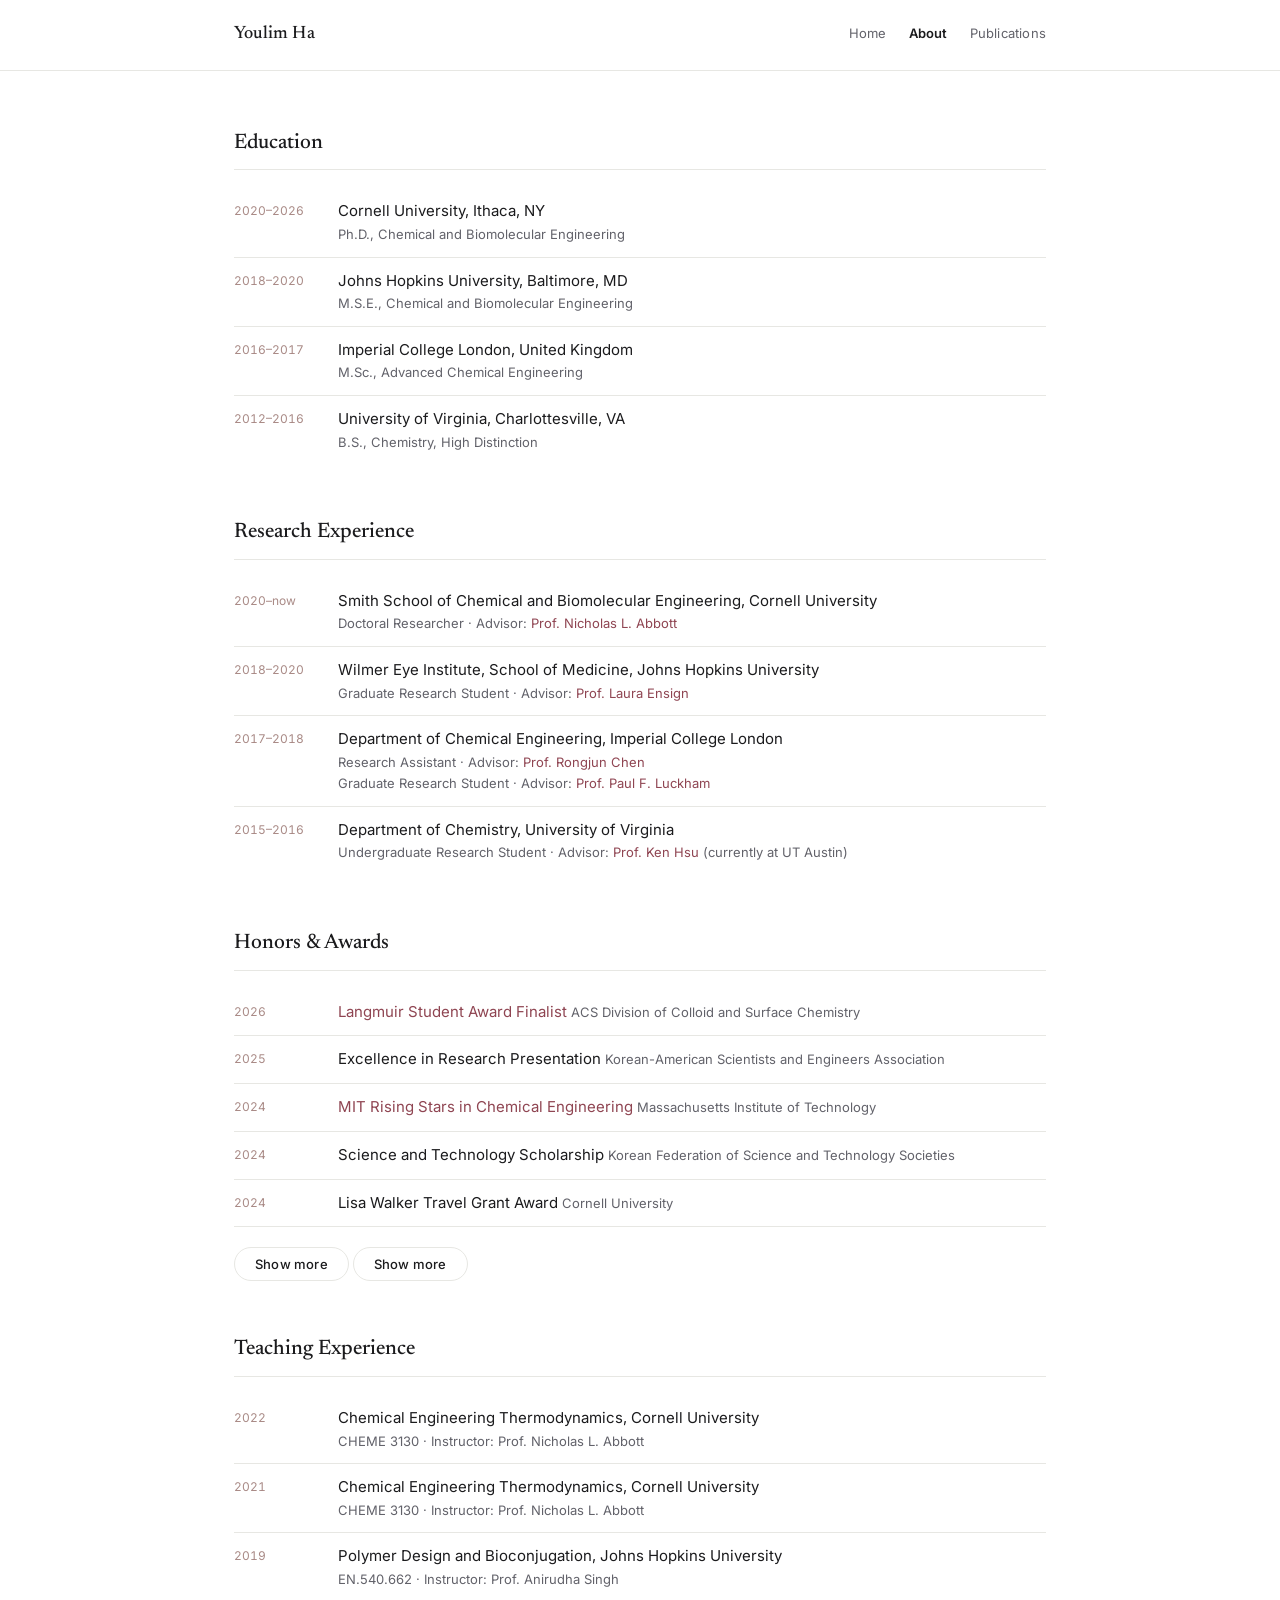
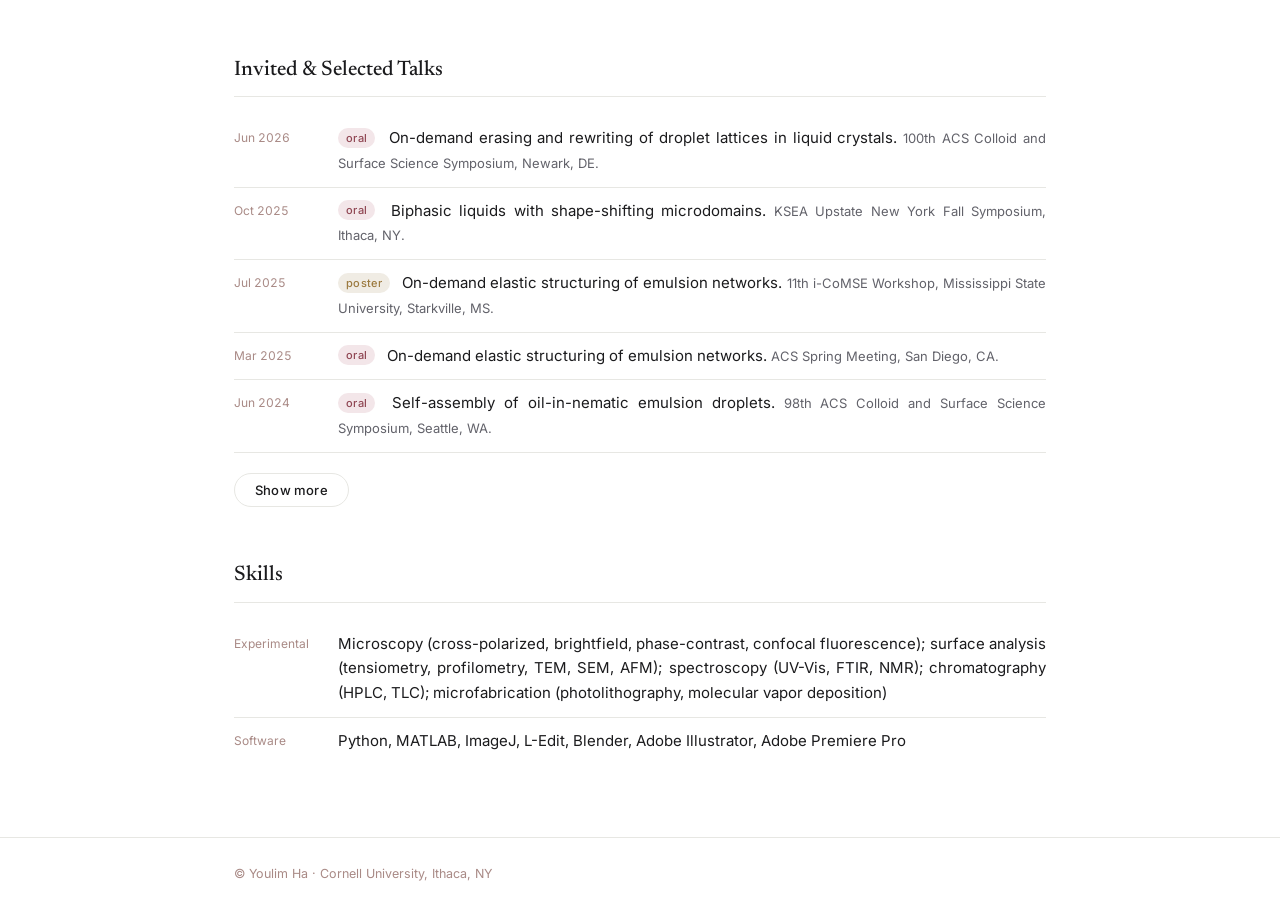
==== about.html @ 0fb83d87 "Update about.html" ====
<!DOCTYPE html>
<html lang="en">
<head>
  <meta charset="UTF-8">
  <meta name="viewport" content="width=device-width, initial-scale=1.0">
  <title>About — Youlim Ha</title>
  <meta name="description" content="Education, research experience, honors, teaching, and presentations of Youlim Ha.">
  <link rel="preconnect" href="https://fonts.googleapis.com">
  <link rel="preconnect" href="https://fonts.gstatic.com" crossorigin>
  <link href="https://fonts.googleapis.com/css2?family=Newsreader:ital,wght@0,400;0,500;1,400&family=Inter:wght@400;500;600&display=swap" rel="stylesheet">
  <link rel="stylesheet" href="styles.css">
</head>
<body>

  <nav class="site-nav">
    <div class="wrap">
      <a class="brand" href="index.html">Youlim Ha</a>
      <div class="nav-links">
        <a href="home.html">Home</a>
        <a href="about.html" aria-current="page">About</a>
        <a href="publications.html">Publications</a>
      </div>
    </div>
  </nav>

  <main>
    <div class="wrap">

      <h2 style="margin-top:0;">Education</h2>
      <div class="entries">
        <div class="entry"><div class="when">2020–2026</div><div class="what">Cornell University, Ithaca, NY
          <div class="sub">Ph.D., Chemical and Biomolecular Engineering</div></div></div>
        <div class="entry"><div class="when">2018–2020</div><div class="what">Johns Hopkins University, Baltimore, MD
          <div class="sub">M.S.E., Chemical and Biomolecular Engineering</div></div></div>
        <div class="entry"><div class="when">2016–2017</div><div class="what">Imperial College London, United Kingdom
          <div class="sub">M.Sc., Advanced Chemical Engineering</div></div></div>
        <div class="entry"><div class="when">2012–2016</div><div class="what">University of Virginia, Charlottesville, VA
          <div class="sub">B.S., Chemistry, High Distinction</div></div></div>
      </div>

      <h2>Research Experience</h2>
      <div class="entries">
        <div class="entry">
          <div class="when">2020–now</div>
          <div class="what">Smith School of Chemical and Biomolecular Engineering, Cornell University
            <div class="sub">Doctoral Researcher · Advisor: <a href="https://www.engineering.cornell.edu/people/nicholas-l-abbott/">Prof. Nicholas L. Abbott</a></div>
          </div>
        </div>
        <div class="entry">
          <div class="when">2018–2020</div>
          <div class="what">Wilmer Eye Institute, School of Medicine, Johns Hopkins University
            <div class="sub">Graduate Research Student · Advisor: <a href="https://profiles.hopkinsmedicine.org/provider/laura-ensign-hodges/2777128">Prof. Laura Ensign</a></div>
          </div>
        </div>
        <div class="entry">
          <div class="when">2017–2018</div>
          <div class="what">Department of Chemical Engineering, Imperial College London
            <div class="sub">Research Assistant · Advisor: <a href="https://profiles.imperial.ac.uk/rongjun.chen">Prof. Rongjun Chen</a></div>
            <div class="sub">Graduate Research Student · Advisor: <a href="https://profiles.imperial.ac.uk/p.luckham01">Prof. Paul F. Luckham</a></div>
          </div>
        </div>
        <div class="entry">
          <div class="when">2015–2016</div>
          <div class="what">Department of Chemistry, University of Virginia
            <div class="sub">Undergraduate Research Student · Advisor: <a href="https://chemistry.utexas.edu/directory/ken-hsu">Prof. Ken Hsu</a> (currently at UT Austin)</div>
          </div>
        </div>
      </div>

      <h2>Honors &amp; Awards</h2>
      <div class="entries" data-collapse="5">
        <div class="entry"><div class="when">2026</div><div class="what"><a href="https://sites.udel.edu/colloids2026/sample-page/technical-program/">Langmuir Student Award Finalist</a> <span class="sub">ACS Division of Colloid and Surface Chemistry</span></div></div>
        <div class="entry"><div class="when">2025</div><div class="what">Excellence in Research Presentation <span class="sub">Korean-American Scientists and Engineers Association</span></div></div>
        <div class="entry"><div class="when">2024</div><div class="what"><a href="https://photos.google.com/share/AF1QipNt1pG6Feb0-jjb1--OkhuXnhogmhMEx5tm4ORuN5m_E7SFCPHmzm6IEmV1oCIh1A?pli=1&key=NFAyQjZlWnR5WENVQlZRamYwNWZNTFcxTnlWM1B3">MIT Rising Stars in Chemical Engineering</a> <span class="sub">Massachusetts Institute of Technology</span></div></div>
        <div class="entry"><div class="when">2024</div><div class="what">Science and Technology Scholarship <span class="sub">Korean Federation of Science and Technology Societies</span></div></div>
        <div class="entry"><div class="when">2024</div><div class="what">Lisa Walker Travel Grant Award <span class="sub">Cornell University</span></div></div>
        <div class="entry"><div class="when">2020</div><div class="what">Cornell Fellowship <span class="sub">Cornell University</span></div></div>
        <div class="entry"><div class="when">2019</div><div class="what">Department Scholarship <span class="sub">Johns Hopkins University</span></div></div>
        <div class="entry"><div class="when">2019</div><div class="what">KSEA-KUSCO Scholarship <span class="sub">Korean-American Scientists and Engineers Association</span></div></div>
        <div class="entry"><div class="when">2017</div><div class="what">Prize for Best Performance in Research <span class="sub">Imperial College London</span></div></div>
        <div class="entry"><div class="when">2016</div><div class="what">Undergraduate Research Symposium, Second Prize <span class="sub">American Chemical Society</span></div></div>
        <div class="entry"><div class="when">2016</div><div class="what">Department of Chemistry Excellence in Chemistry <span class="sub">University of Virginia</span></div></div>
        <div class="entry"><div class="when">2015</div><div class="what">Samsung Global Internship Distinction Award <span class="sub">Samsung Biologics</span></div></div>
      </div>
      <button class="show-more" id="honors-toggle" type="button">Show more</button>

      <h2>Teaching Experience</h2>
      <div class="entries">
        <div class="entry"><div class="when">2022</div><div class="what">Chemical Engineering Thermodynamics, Cornell University
          <div class="sub">CHEME 3130 · Instructor: Prof. Nicholas L. Abbott</div></div></div>
        <div class="entry"><div class="when">2021</div><div class="what">Chemical Engineering Thermodynamics, Cornell University
          <div class="sub">CHEME 3130 · Instructor: Prof. Nicholas L. Abbott</div></div></div>
        <div class="entry"><div class="when">2019</div><div class="what">Polymer Design and Bioconjugation, Johns Hopkins University
          <div class="sub">EN.540.662 · Instructor: Prof. Anirudha Singh</div></div></div>
      </div>

      <h2>Invited &amp; Selected Talks</h2>
      <div class="entries" data-collapse="5">
        <div class="entry"><div class="when">Jun 2026</div><div class="what"><span class="ptag oral">oral</span> On-demand erasing and rewriting of droplet lattices in liquid crystals. <span class="sub">100th ACS Colloid and Surface Science Symposium, Newark, DE.</span></div></div>
        <div class="entry"><div class="when">Oct 2025</div><div class="what"><span class="ptag oral">oral</span> Biphasic liquids with shape-shifting microdomains. <span class="sub">KSEA Upstate New York Fall Symposium, Ithaca, NY.</span></div></div>
        <div class="entry"><div class="when">Jul 2025</div><div class="what"><span class="ptag poster">poster</span> On-demand elastic structuring of emulsion networks. <span class="sub">11th i-CoMSE Workshop, Mississippi State University, Starkville, MS.</span></div></div>
        <div class="entry"><div class="when">Mar 2025</div><div class="what"><span class="ptag oral">oral</span> On-demand elastic structuring of emulsion networks. <span class="sub">ACS Spring Meeting, San Diego, CA.</span></div></div>
        <div class="entry"><div class="when">Jun 2024</div><div class="what"><span class="ptag oral">oral</span> Self-assembly of oil-in-nematic emulsion droplets. <span class="sub">98th ACS Colloid and Surface Science Symposium, Seattle, WA.</span></div></div>
        <div class="entry"><div class="when">Mar 2024</div><div class="what"><span class="ptag oral">oral</span> Self-assembly of oil-in-nematic emulsion droplets. <span class="sub">CBE Seminar, Cornell University, Ithaca, NY.</span></div></div>
        <div class="entry"><div class="when">Feb 2024</div><div class="what"><span class="ptag oral">oral</span> Self-assembly of oil-in-nematic emulsion droplets. <span class="sub">13th CBE Graduate Research Symposium, Cornell University, Ithaca, NY.</span></div></div>
        <div class="entry"><div class="when">Apr 2023</div><div class="what"><span class="ptag oral">oral</span> Using liquid crystals to probe single cell explosion at oil-aqueous interfaces. <span class="sub">CBE Seminar, Cornell University, Ithaca, NY.</span></div></div>
        <div class="entry"><div class="when">Jan 2023</div><div class="what"><span class="ptag poster">poster</span> Single cell explosions at liquid crystal-aqueous interfaces. <span class="sub">Gordon Research Conference in Complex Active and Adaptive Material Systems, Ventura, CA.</span></div></div>
        <div class="entry"><div class="when">Jun 2022</div><div class="what"><span class="ptag poster">poster</span> Dynamic interactions of single biological vesicles with liquid crystals. <span class="sub">Summer School on Soft Solids and Complex Fluids, University of Massachusetts Amherst, Amherst, MA.</span></div></div>
        <div class="entry"><div class="when">Sep 2017</div><div class="what"><span class="ptag poster">poster</span> Mechanical deformation property of layer-by-layer assembled polyelectrolyte multilayer capsules. <span class="sub">Chemical Engineering Research Symposium, Imperial College London, London, UK.</span></div></div>
        <div class="entry"><div class="when">Apr 2016</div><div class="what"><span class="ptag poster">poster</span> Chemical approaches of site-specific modifications of proteins. <span class="sub">ACS Undergraduate Research Symposium, Charlottesville, VA.</span></div></div>
        <div class="entry"><div class="when">Jan 2016</div><div class="what"><span class="ptag poster">poster</span> Toward development of lysine targeting activity-based protein profiling. <span class="sub">KSEA YGNITE Conference, Dallas, TX.</span></div></div>
      </div>

      <h2>Skills</h2>
      <div class="entries skills">
        <div class="entry">
          <div class="when">Experimental</div>
          <div class="what">Microscopy (cross-polarized, brightfield, phase-contrast, confocal fluorescence); surface analysis (tensiometry, profilometry, TEM, SEM, AFM); spectroscopy (UV-Vis, FTIR, NMR); chromatography (HPLC, TLC); microfabrication (photolithography, molecular vapor deposition)</div>
        </div>
        <div class="entry">
          <div class="when">Software</div>
          <div class="what">Python, MATLAB, ImageJ, L-Edit, Blender, Adobe Illustrator, Adobe Premiere Pro</div>
        </div>
      </div>
      
    </div>
  </main>

  <footer class="site-foot">
    <div class="wrap">© Youlim Ha · Cornell University, Ithaca, NY</div>
  </footer>

<script>
    document.querySelectorAll('[data-collapse]').forEach(function (list) {
      var limit = parseInt(list.getAttribute('data-collapse'), 10) || 5;
      var items = list.querySelectorAll('.entry');
      if (items.length <= limit) return;

      var btn = document.createElement('button');
      btn.className = 'show-more';
      btn.type = 'button';
      btn.textContent = 'Show more';
      list.after(btn);

      var open = false;
      function apply() {
        for (var i = limit; i < items.length; i++) {
          items[i].style.display = open ? '' : 'none';
        }
        btn.textContent = open ? 'Show less' : 'Show more';
      }
      apply();
      btn.addEventListener('click', function () { open = !open; apply(); });
    });
  </script>

</body>
</html>
---- styles.css ----
:root {
  --ink:    #1b1b1d;
  --muted:  #62626a;
  --faint:  #a98a86;   /* dates, captions — 흙빛 로즈 */
  --line:   #e7e7e3;
  --paper:  #ffffff;
  --accent: #8f4552;   /* links, name — 로즈우드 */
  --grad: linear-gradient(90deg, #8f4552 0%, #b56b57 55%, #cf9a52 100%);

  --serif: "Newsreader", Georgia, "Times New Roman", serif;
  --sans:  "Inter", -apple-system, BlinkMacSystemFont, "Segoe UI", Helvetica, Arial, sans-serif;

  --wrap: 860px;
}

* { box-sizing: border-box; }

html { -webkit-text-size-adjust: 100%; }

body {
  margin: 0;
  background: var(--paper);
  color: var(--ink);
  font-family: var(--sans);
  font-size: 15px;
  line-height: 1.65;
  -webkit-font-smoothing: antialiased;
  text-align: justify;
  hyphens: auto;
}

.wrap { max-width: var(--wrap); margin: 0 auto; padding: 0 24px; }

a { color: var(--accent); text-decoration: none; }
a:hover { text-decoration: underline; }

/* ---------- top navigation ---------- */
.site-nav {
  border-bottom: 1px solid var(--line);
  background: var(--paper);
}
.site-nav .wrap {
  display: flex;
  align-items: baseline;
  justify-content: space-between;
  flex-wrap: wrap;
  gap: 8px 20px;
  padding-top: 20px;
  padding-bottom: 20px;
}
.brand {
  font-family: var(--serif);
  font-size: 18px;
  font-weight: 500;
  color: var(--ink);
  letter-spacing: 0.2px;
}
.brand:hover { text-decoration: none; }
.nav-links { display: flex; gap: 22px; flex-wrap: wrap; }
.nav-links a {
  font-size: 13px;
  color: var(--muted);
  letter-spacing: 0.2px;
}
.nav-links a:hover { color: var(--ink); text-decoration: none; }
.nav-links a[aria-current="page"] { color: var(--ink); font-weight: 600; }

/* ---------- page body ---------- */
main { padding: 56px 0 72px; }

/* hero on the home page */
.hero { display: flex; gap: 34px; align-items: flex-start; flex-wrap: wrap; }
.portrait {
  width: 168px; height: 168px; flex: none;
  object-fit: cover; border-radius: 4px;
  background: #f2f2ef;
}
.hero-body { flex: 1 1 320px; }
.hero h1 {
  font-family: var(--serif);
  font-weight: 500;
  font-size: 34px;
  line-height: 1.1;
  margin: 4px 0 0;
  letter-spacing: -0.3px;
  display: inline-block;
}
/* the signature: a thin birefringence rule under the name */
.hero h1::after {
  content: "";
  display: block;
  height: 3px;
  width: 100%;
  margin-top: 10px;
  background: var(--grad);
  border-radius: 2px;
}
.role { color: var(--muted); font-size: 14px; margin: 14px 0 0; }

/* social / link row */
.links { margin: 20px 0 0; display: flex; gap: 18px; flex-wrap: wrap; font-size: 13px; }

/* section headings */
h2 {
  font-family: var(--serif);
  font-weight: 500;
  font-size: 21px;
  margin: 52px 0 18px;
  padding-bottom: 8px;
  border-bottom: 1px solid var(--line);
}
h3 { font-size: 16px; font-weight: 600; margin: 28px 0 6px; }
p { margin: 0 0 16px; }

/* ---------- research interest cards ---------- */
.interest-grid {
  display: grid;
  grid-template-columns: repeat(3, 1fr);
  gap: 16px;
  margin-top: 4px;
}
.interest {
  border: 1px solid var(--line);
  border-radius: 8px;
  padding: 18px;
}
.interest h3 {
  font-family: var(--serif);
  font-weight: 500;
  font-size: 15px;
  margin: 0 0 8px;
}
.interest p {
  margin: 0;
  font-size: 13px;
  color: var(--muted);
  line-height: 1.55;
  text-align: left;
}
@media (max-width: 640px) {
  .interest-grid { grid-template-columns: 1fr; }
}
.ri-icon { display: inline-flex; color: var(--accent); margin-bottom: 10px; }
.ri-icon svg { width: 26px; height: 26px; }

/* ---------- entry lists ---------- */
.entries { margin: 0; }
.entry {
  display: flex;
  gap: 20px;
  padding: 11px 0;
  border-bottom: 1px solid var(--line);
}
.entry:last-child { border-bottom: none; }
.entry .when {
  flex: none; width: 84px;
  color: var(--faint);
  font-size: 12px;
  font-variant-numeric: tabular-nums;
  padding-top: 2px;
}
.entry .what { flex: 1; }
.entry .what .sub { color: var(--muted); font-size: 13px; }

/* ---------- show more button ---------- */
.show-more {
  display: inline-block;
  margin-top: 20px;
  background: #ffffff;
  border: 1px solid var(--line);
  border-radius: 999px;
  padding: 8px 20px;
  color: var(--ink);
  font-family: var(--sans);
  font-size: 13px;
  font-weight: 500;
  letter-spacing: 0.2px;
  cursor: pointer;
  transition: background 0.15s, border-color 0.15s;
}
.show-more:hover {
  background: #f6f6f4;
  border-color: #d8d8d3;
  text-decoration: none;
}

/* ---------- oral / poster tags ---------- */
.ptag {
  display: inline-block;
  font-size: 11px;
  font-weight: 500;
  letter-spacing: 0.3px;
  padding: 1px 8px;
  border-radius: 999px;
  margin-right: 8px;
  vertical-align: 1.5px;
  white-space: nowrap;
}
.ptag.oral   { background: #f3e6e9; color: #8f4552; }
.ptag.poster { background: #f0ece4; color: #9c7a3f; }

/* ---------- publications ---------- */
.pub { padding: 14px 0; border-bottom: 1px solid var(--line); }
.pub:last-child { border-bottom: none; }
.pub .title { font-weight: 600; }
.pub .authors { color: var(--muted); font-size: 13.5px; }
.pub .venue { color: var(--faint); font-size: 13px; font-style: normal; }
.pub .me { color: var(--ink); font-weight: 600; font-style: normal; }
.pub .tags { font-size: 12.5px; margin-top: 3px; }

/* ---------- footer ---------- */
.site-foot {
  border-top: 1px solid var(--line);
  color: var(--faint);
  font-size: 12.5px;
}
.site-foot .wrap { padding-top: 26px; padding-bottom: 40px; }

/* ---------- small screens ---------- */
@media (max-width: 560px) {
  body { font-size: 14px; }
  .hero h1 { font-size: 28px; }
  main { padding: 40px 0 56px; }
  .entry { gap: 12px; }
  .entry .when { width: 66px; font-size: 12px; }
}

/* respect reduced-motion (nothing animates here, but good hygiene) */
@media (prefers-reduced-motion: reduce) {
  * { scroll-behavior: auto !important; }
}
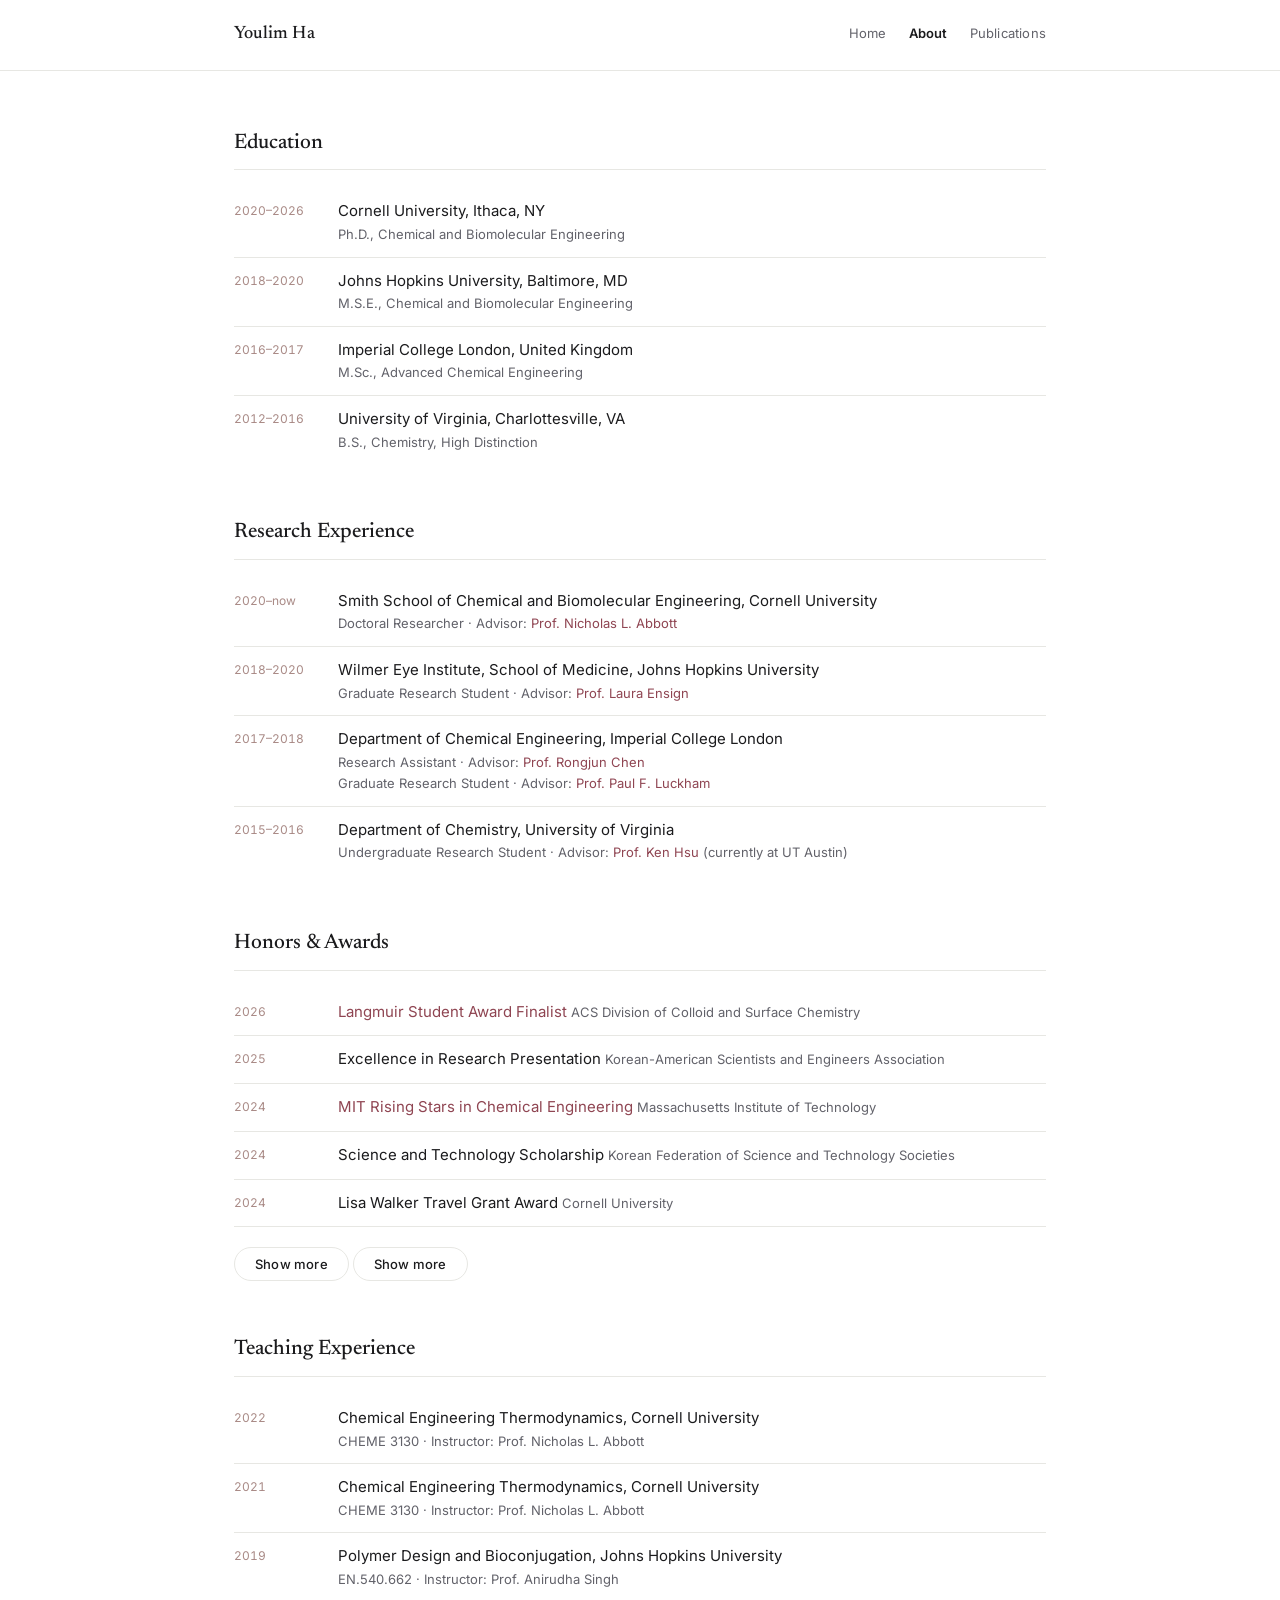
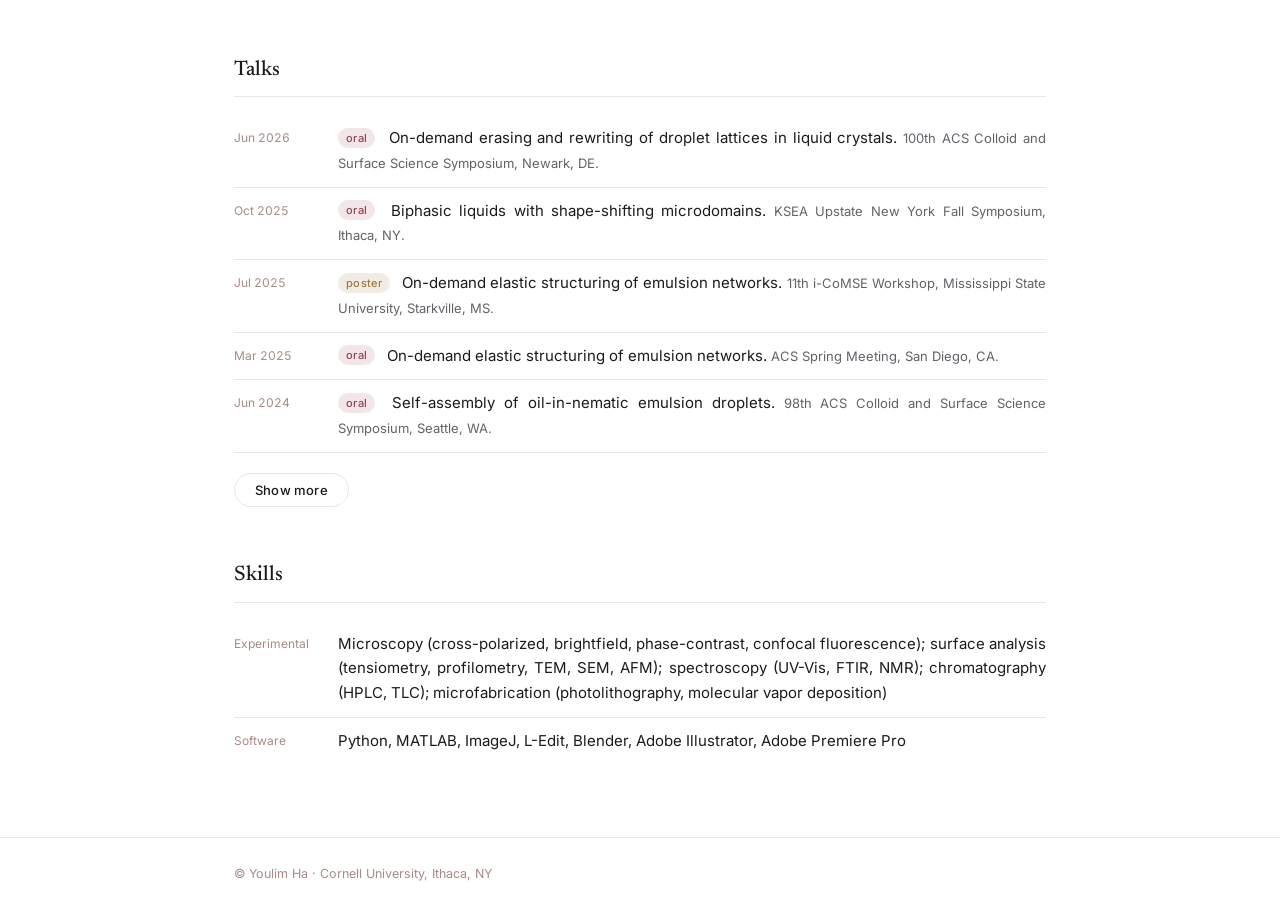
==== commit d2416cfa: "Update about.html" ====
--- a/about.html
+++ b/about.html
@@ -94,7 +94,7 @@
           <div class="sub">EN.540.662 · Instructor: Prof. Anirudha Singh</div></div></div>
       </div>
 
-      <h2>Invited &amp; Selected Talks</h2>
+      <h2>Talks</h2>
       <div class="entries" data-collapse="5">
         <div class="entry"><div class="when">Jun 2026</div><div class="what"><span class="ptag oral">oral</span> On-demand erasing and rewriting of droplet lattices in liquid crystals. <span class="sub">100th ACS Colloid and Surface Science Symposium, Newark, DE.</span></div></div>
         <div class="entry"><div class="when">Oct 2025</div><div class="what"><span class="ptag oral">oral</span> Biphasic liquids with shape-shifting microdomains. <span class="sub">KSEA Upstate New York Fall Symposium, Ithaca, NY.</span></div></div>
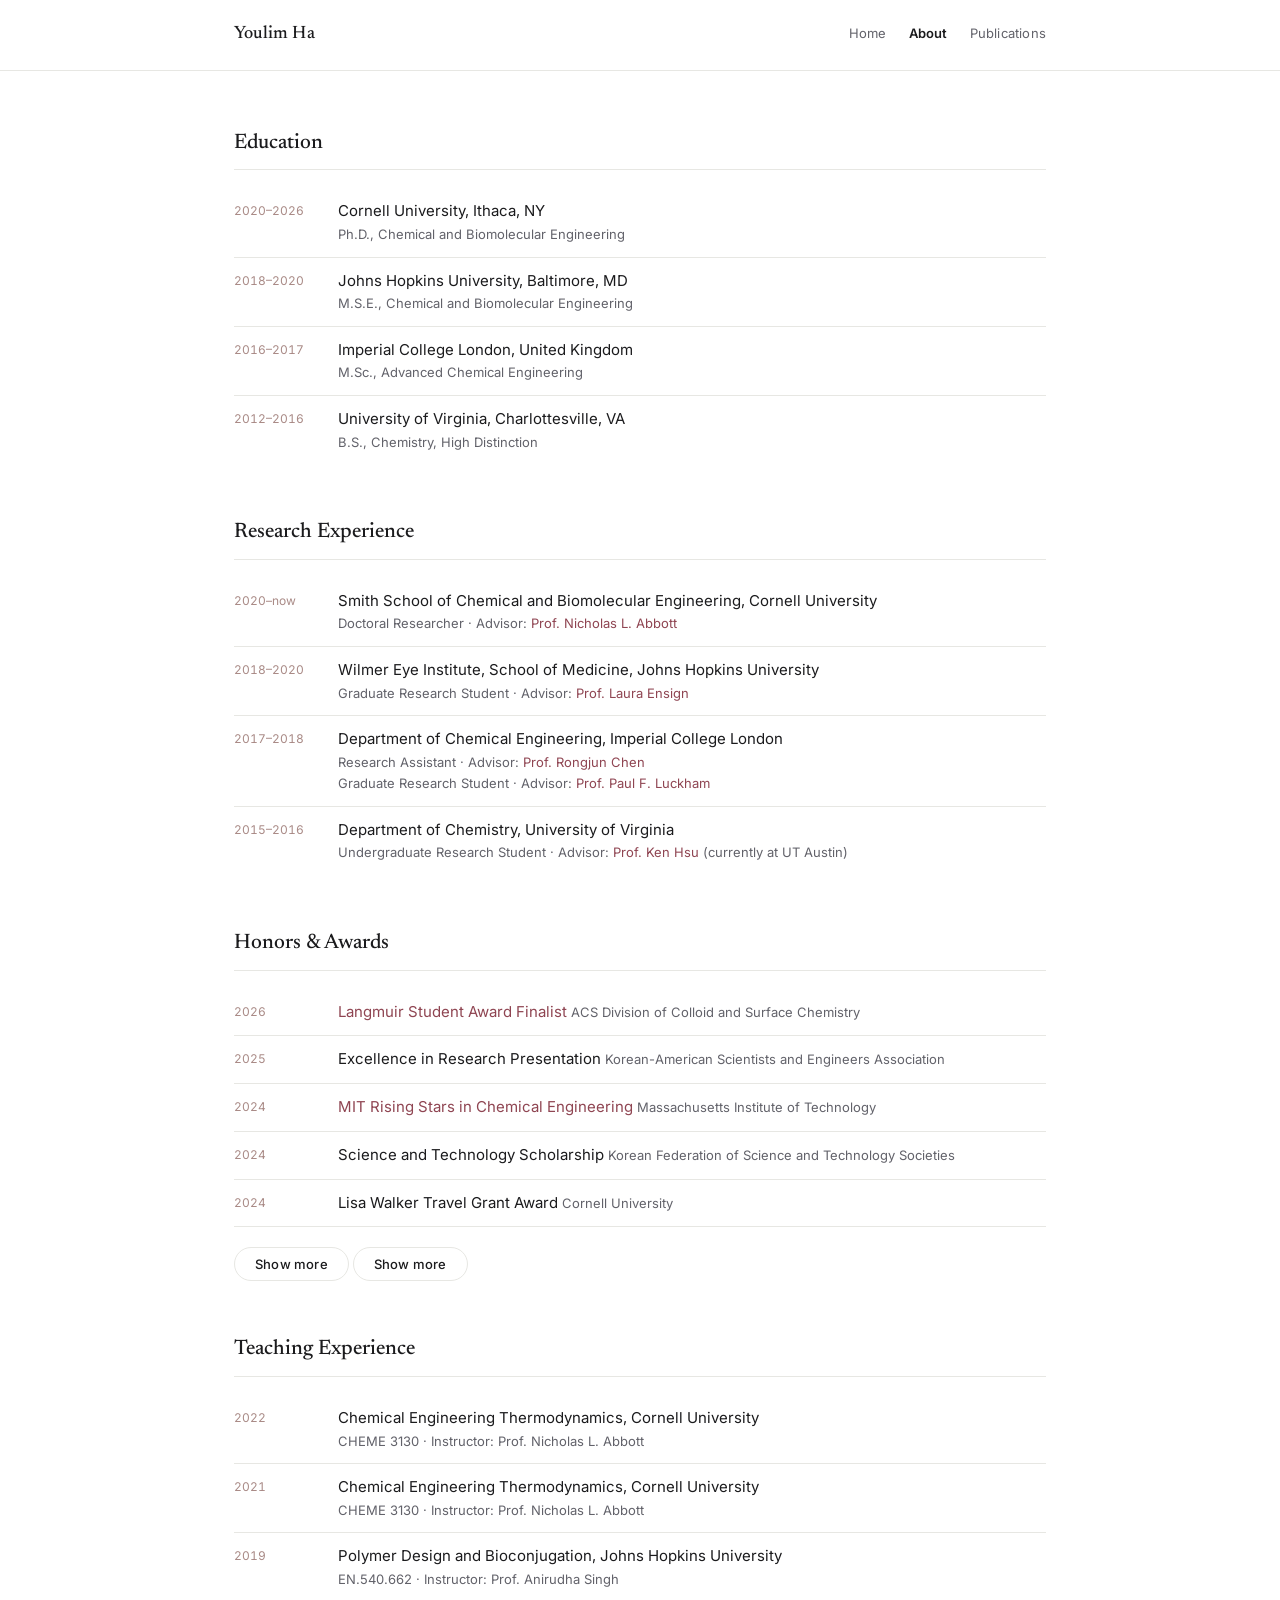
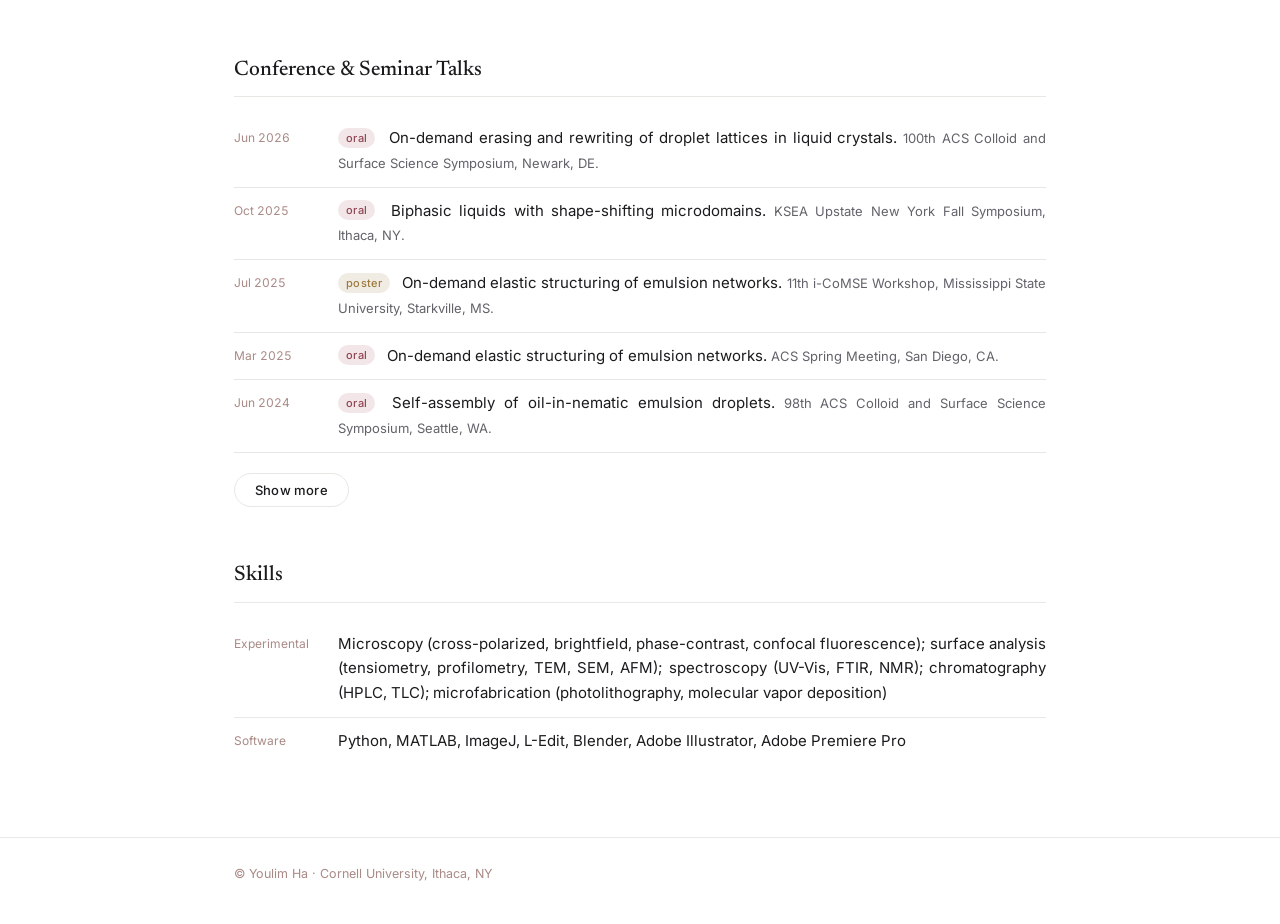
==== commit 577c7c4f: "Update about.html" ====
--- a/about.html
+++ b/about.html
@@ -94,7 +94,7 @@
           <div class="sub">EN.540.662 · Instructor: Prof. Anirudha Singh</div></div></div>
       </div>
 
-      <h2>Talks</h2>
+      <h2>Conference &amp; Seminar Talks</h2>
       <div class="entries" data-collapse="5">
         <div class="entry"><div class="when">Jun 2026</div><div class="what"><span class="ptag oral">oral</span> On-demand erasing and rewriting of droplet lattices in liquid crystals. <span class="sub">100th ACS Colloid and Surface Science Symposium, Newark, DE.</span></div></div>
         <div class="entry"><div class="when">Oct 2025</div><div class="what"><span class="ptag oral">oral</span> Biphasic liquids with shape-shifting microdomains. <span class="sub">KSEA Upstate New York Fall Symposium, Ithaca, NY.</span></div></div>
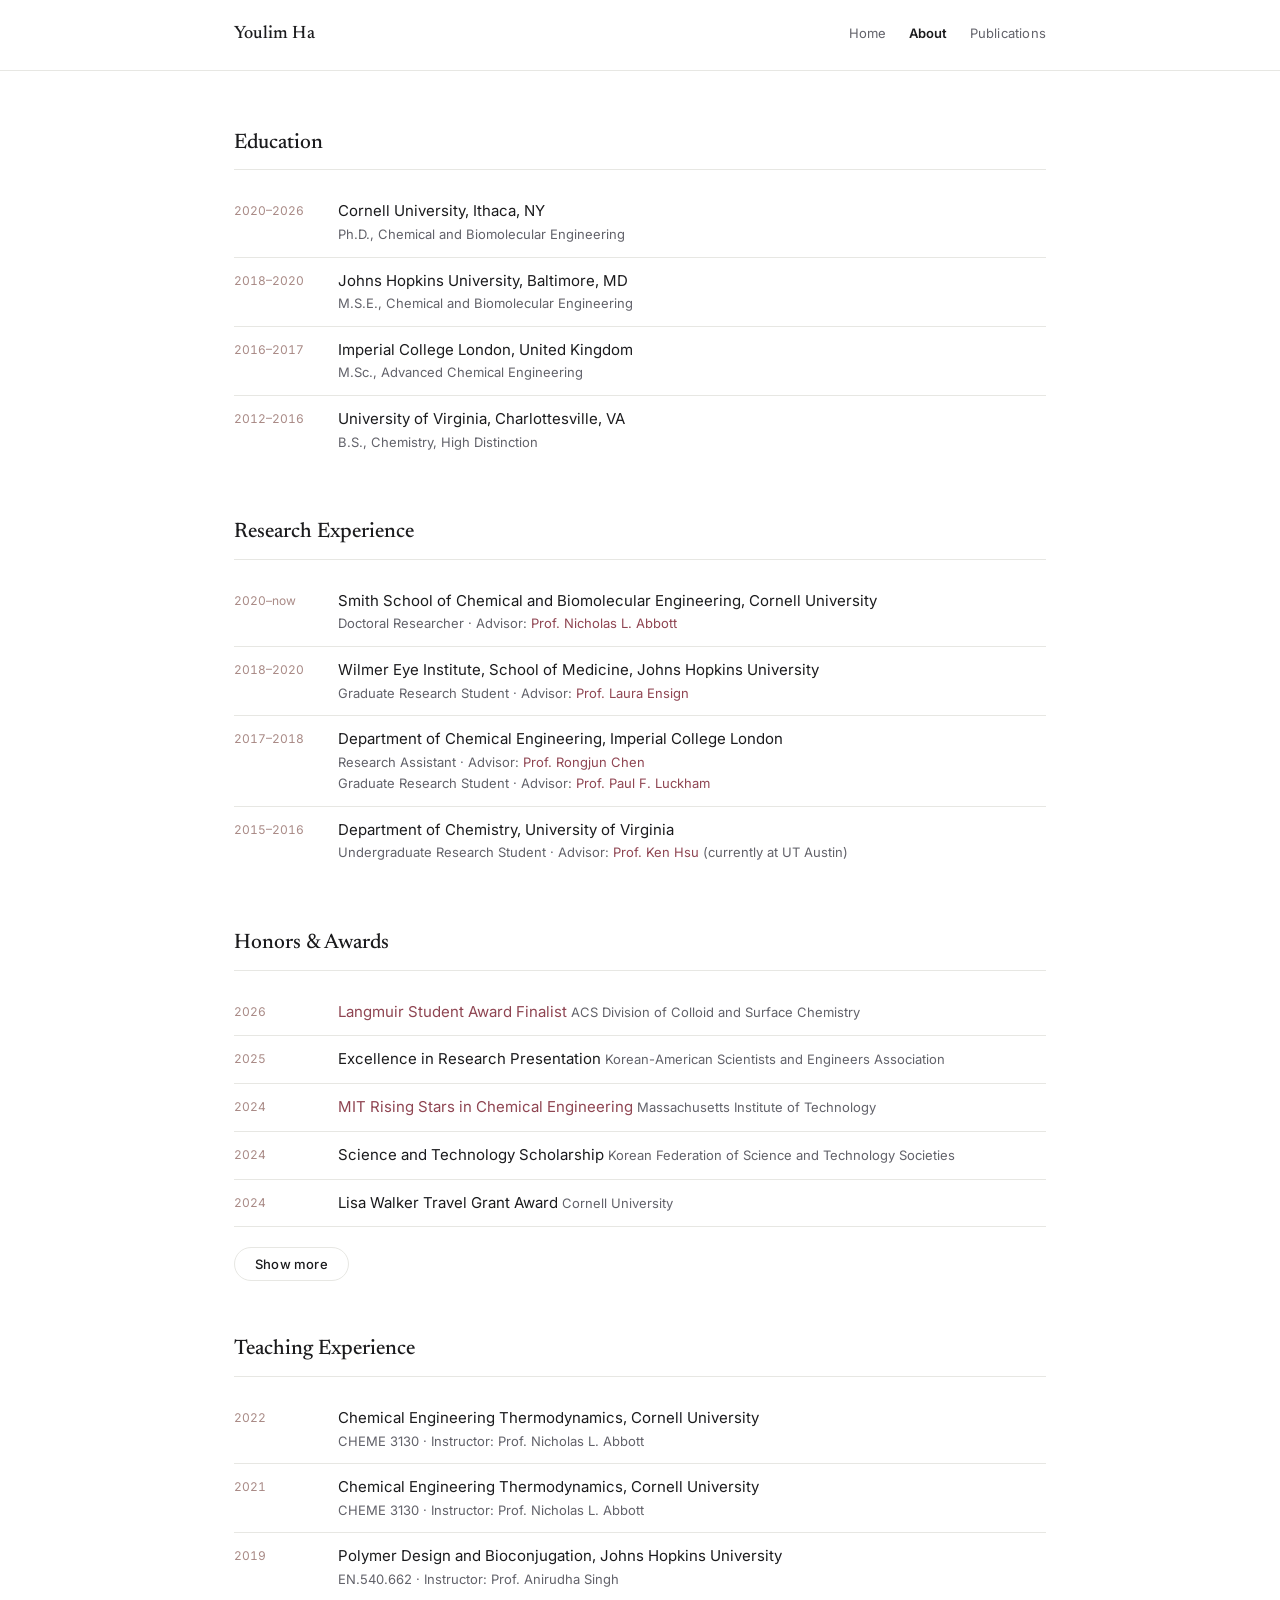
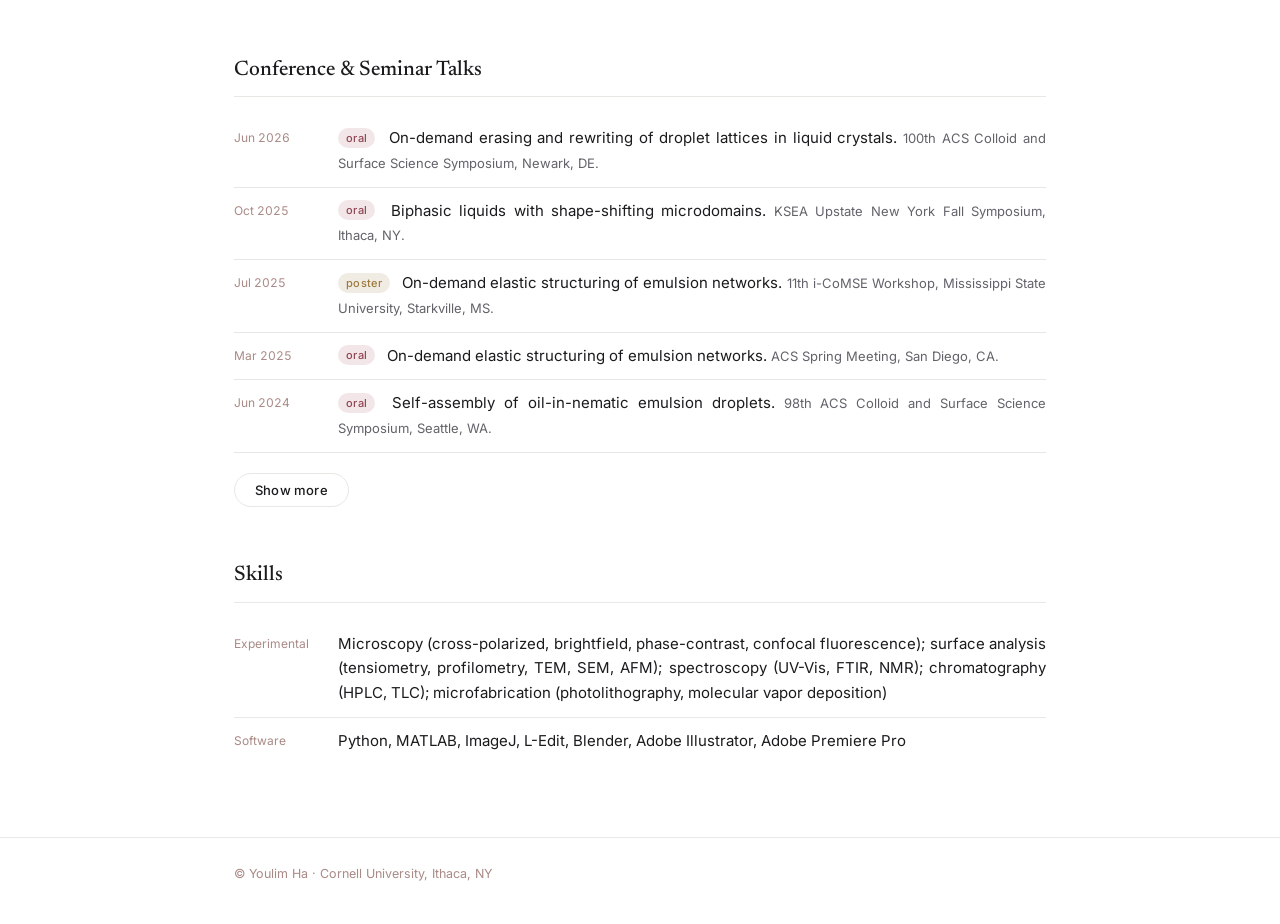
==== commit f10a4eca: "Update about.html" ====
--- a/about.html
+++ b/about.html
@@ -82,7 +82,6 @@
         <div class="entry"><div class="when">2016</div><div class="what">Department of Chemistry Excellence in Chemistry <span class="sub">University of Virginia</span></div></div>
         <div class="entry"><div class="when">2015</div><div class="what">Samsung Global Internship Distinction Award <span class="sub">Samsung Biologics</span></div></div>
       </div>
-      <button class="show-more" id="honors-toggle" type="button">Show more</button>
 
       <h2>Teaching Experience</h2>
       <div class="entries">
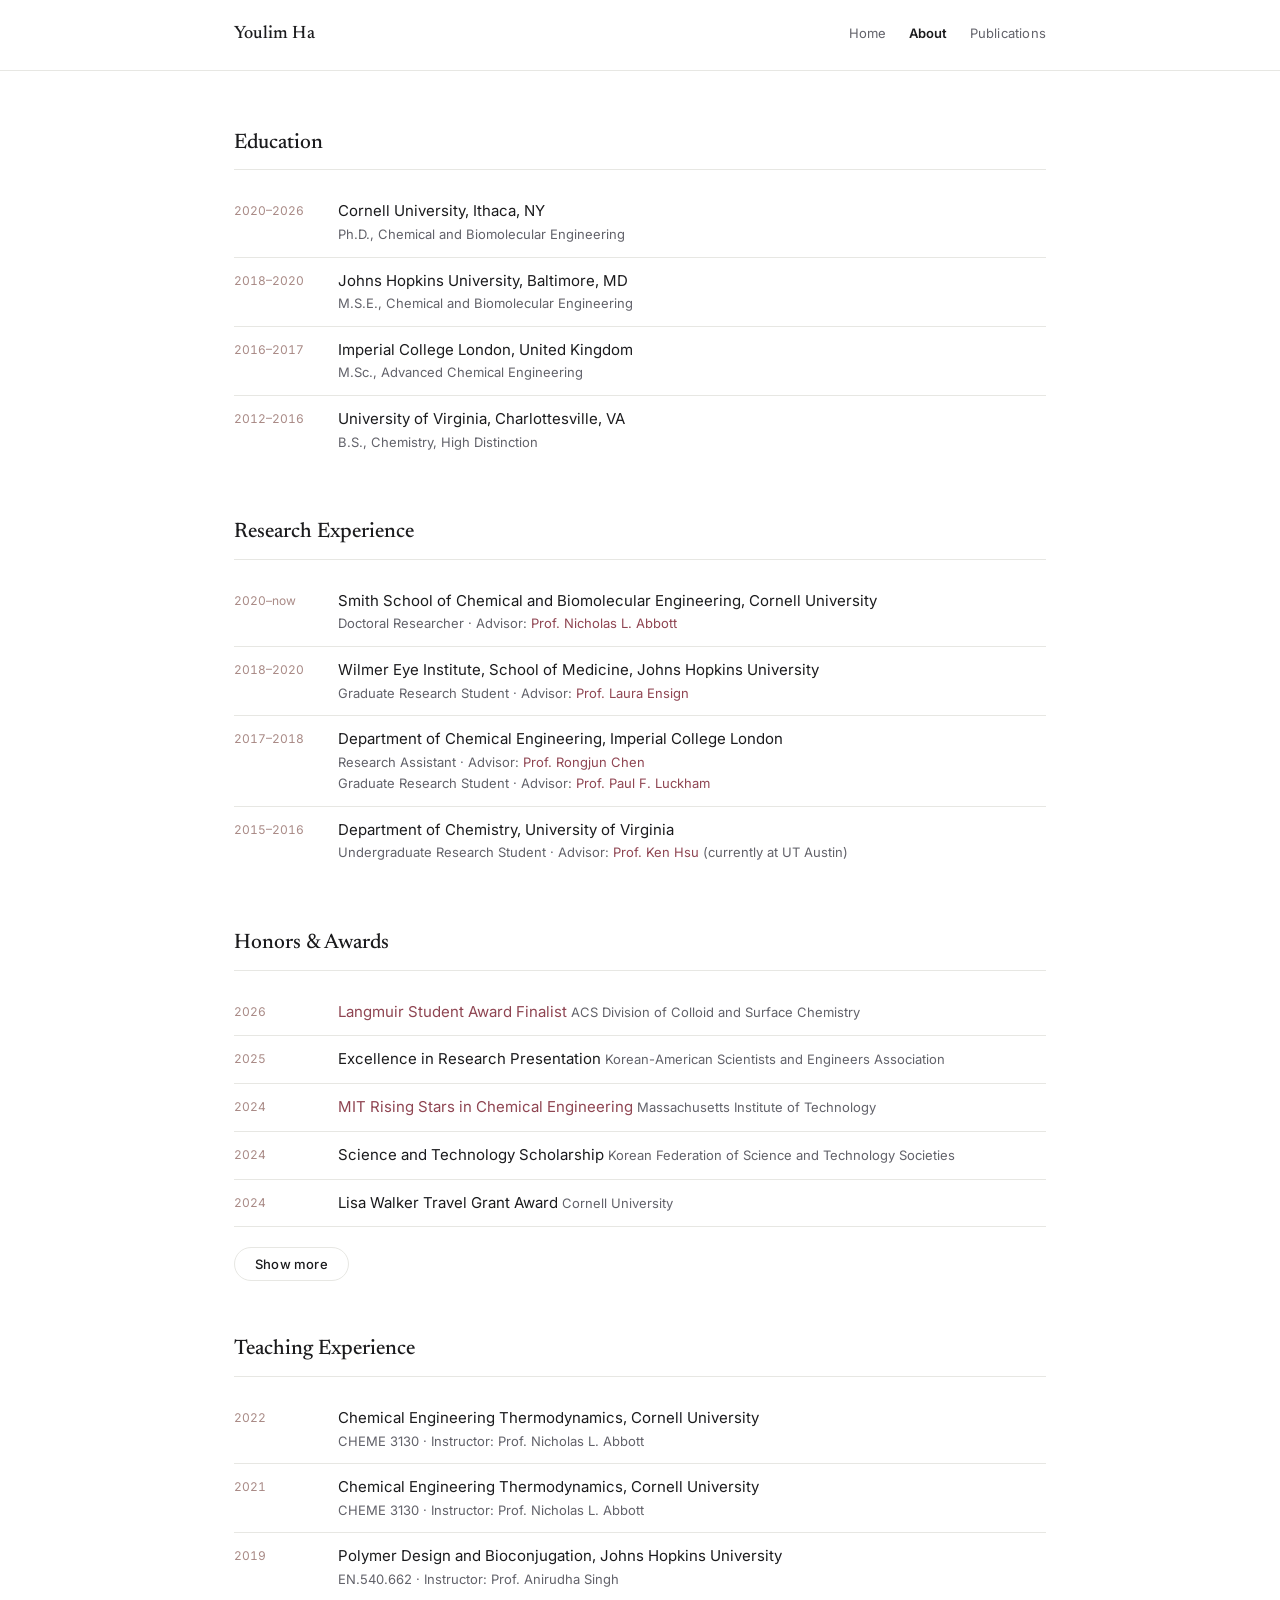
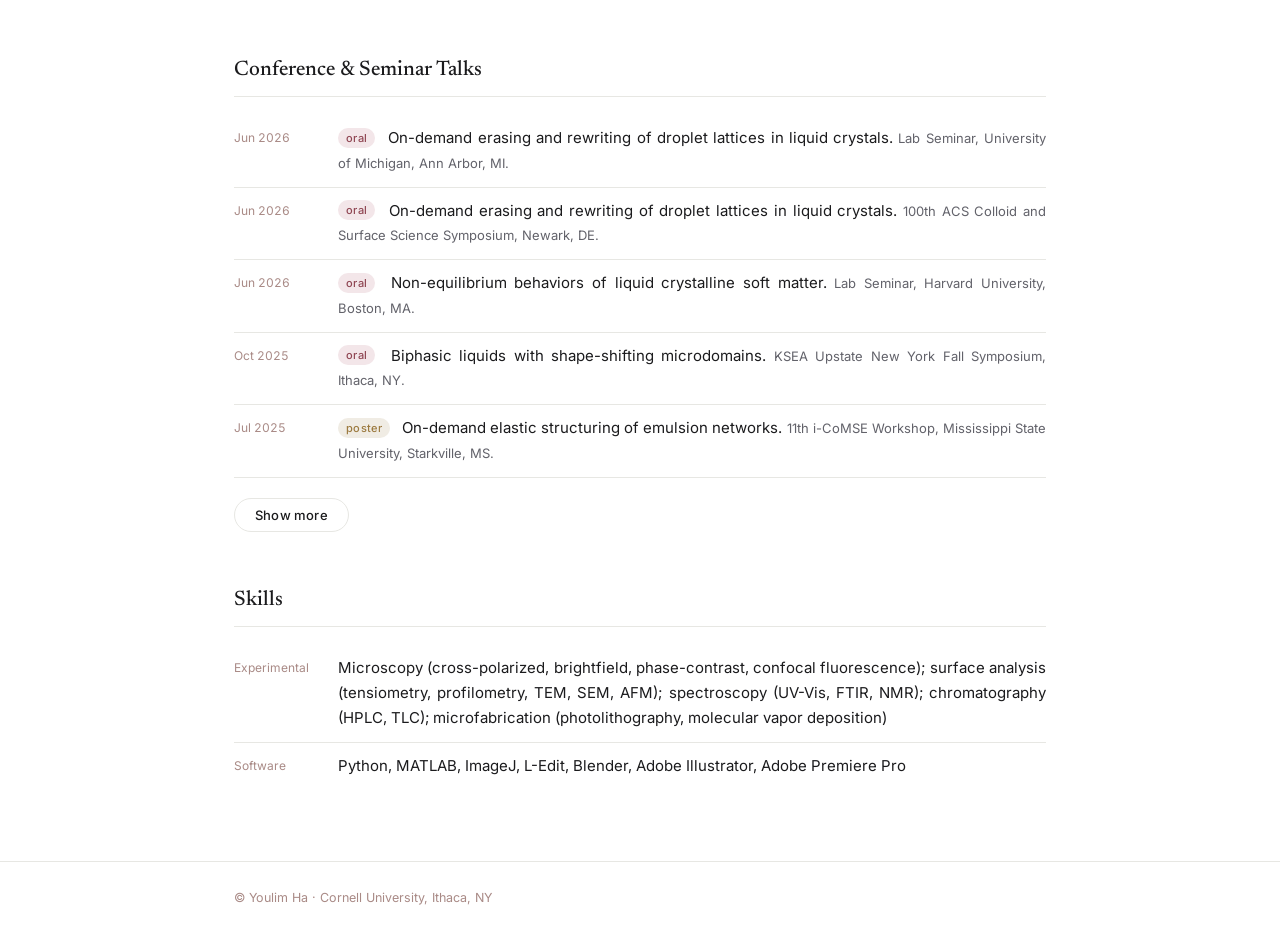
==== commit 13d105a3: "Update about.html" ====
--- a/about.html
+++ b/about.html
@@ -95,7 +95,9 @@
 
       <h2>Conference &amp; Seminar Talks</h2>
       <div class="entries" data-collapse="5">
+        <div class="entry"><div class="when">Jun 2026</div><div class="what"><span class="ptag oral">oral</span> On-demand erasing and rewriting of droplet lattices in liquid crystals. <span class="sub">Lab Seminar, University of Michigan, Ann Arbor, MI.</span></div></div>
         <div class="entry"><div class="when">Jun 2026</div><div class="what"><span class="ptag oral">oral</span> On-demand erasing and rewriting of droplet lattices in liquid crystals. <span class="sub">100th ACS Colloid and Surface Science Symposium, Newark, DE.</span></div></div>
+        <div class="entry"><div class="when">Jun 2026</div><div class="what"><span class="ptag oral">oral</span> Non-equilibrium behaviors of liquid crystalline soft matter. <span class="sub">Lab Seminar, Harvard University, Boston, MA.</span></div></div>
         <div class="entry"><div class="when">Oct 2025</div><div class="what"><span class="ptag oral">oral</span> Biphasic liquids with shape-shifting microdomains. <span class="sub">KSEA Upstate New York Fall Symposium, Ithaca, NY.</span></div></div>
         <div class="entry"><div class="when">Jul 2025</div><div class="what"><span class="ptag poster">poster</span> On-demand elastic structuring of emulsion networks. <span class="sub">11th i-CoMSE Workshop, Mississippi State University, Starkville, MS.</span></div></div>
         <div class="entry"><div class="when">Mar 2025</div><div class="what"><span class="ptag oral">oral</span> On-demand elastic structuring of emulsion networks. <span class="sub">ACS Spring Meeting, San Diego, CA.</span></div></div>
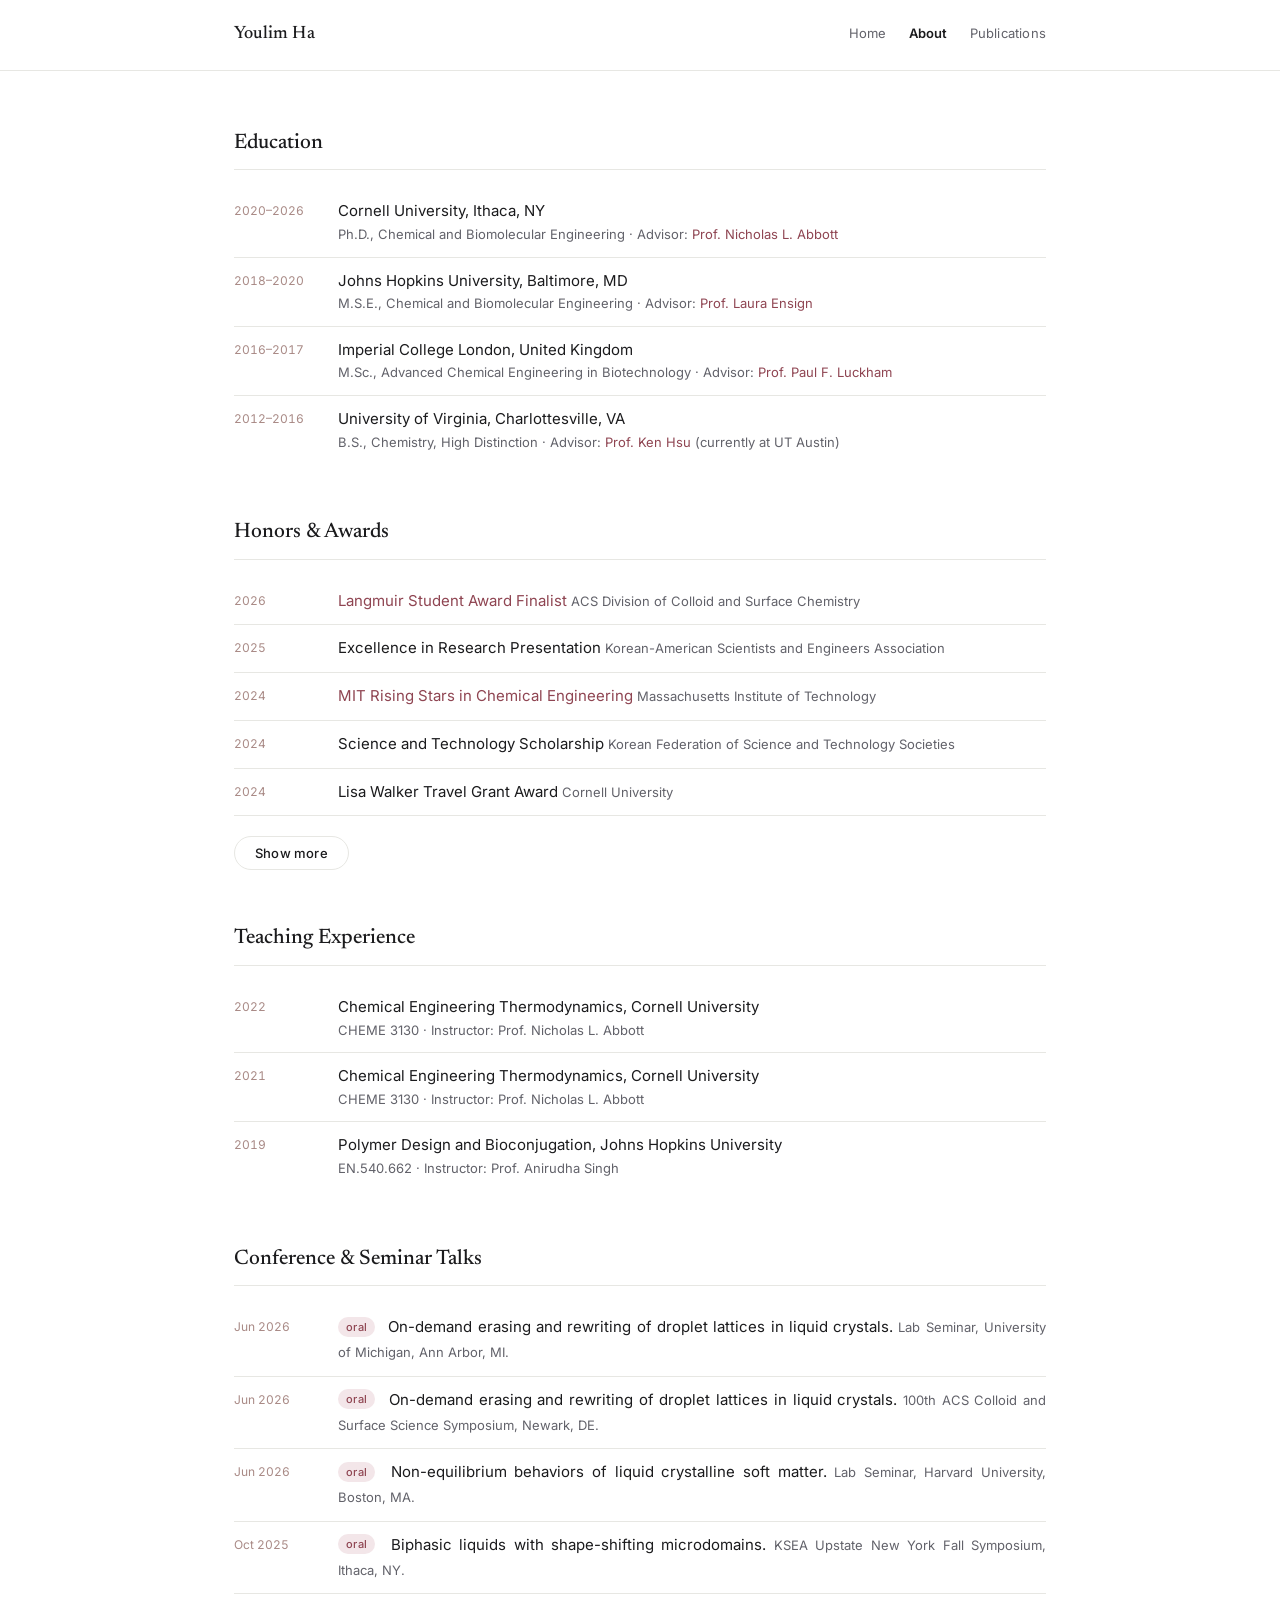
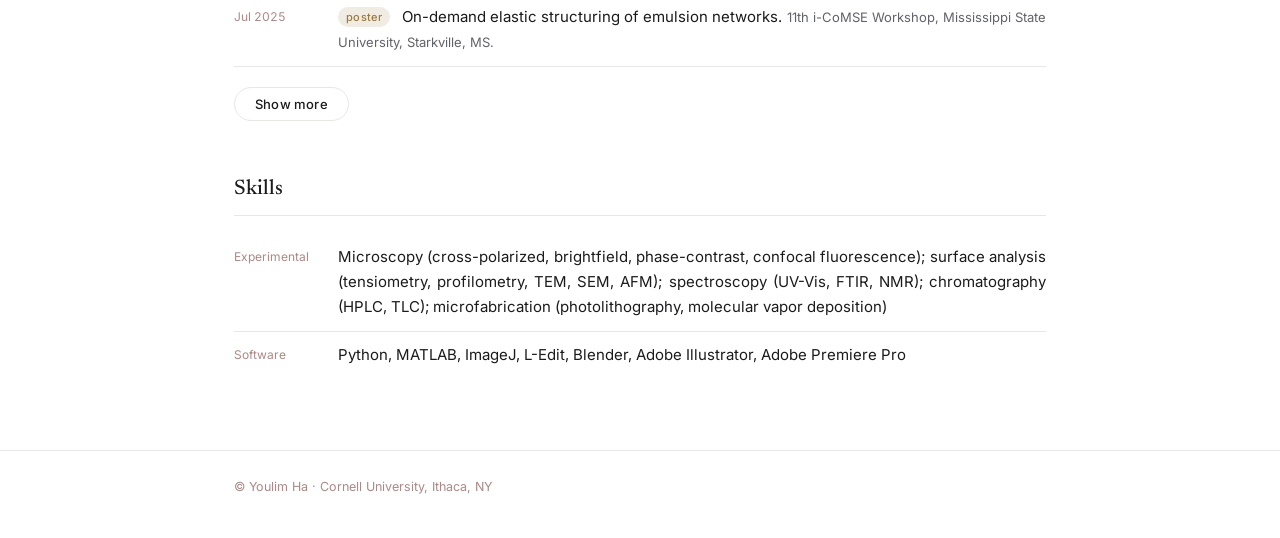
==== commit 871c084f: "Update about.html" ====
--- a/about.html
+++ b/about.html
@@ -29,42 +29,13 @@
       <h2 style="margin-top:0;">Education</h2>
       <div class="entries">
         <div class="entry"><div class="when">2020–2026</div><div class="what">Cornell University, Ithaca, NY
-          <div class="sub">Ph.D., Chemical and Biomolecular Engineering</div></div></div>
+          <div class="sub">Ph.D., Chemical and Biomolecular Engineering · Advisor: <a href="https://www.engineering.cornell.edu/people/nicholas-l-abbott/">Prof. Nicholas L. Abbott</a></div></div></div>
         <div class="entry"><div class="when">2018–2020</div><div class="what">Johns Hopkins University, Baltimore, MD
-          <div class="sub">M.S.E., Chemical and Biomolecular Engineering</div></div></div>
+          <div class="sub">M.S.E., Chemical and Biomolecular Engineering · Advisor: <a href="https://profiles.hopkinsmedicine.org/provider/laura-ensign-hodges/2777128">Prof. Laura Ensign</a></div></div></div>
         <div class="entry"><div class="when">2016–2017</div><div class="what">Imperial College London, United Kingdom
-          <div class="sub">M.Sc., Advanced Chemical Engineering</div></div></div>
+          <div class="sub">M.Sc., Advanced Chemical Engineering in Biotechnology · Advisor: <a href="https://profiles.imperial.ac.uk/p.luckham01">Prof. Paul F. Luckham</a></div></div></div>
         <div class="entry"><div class="when">2012–2016</div><div class="what">University of Virginia, Charlottesville, VA
-          <div class="sub">B.S., Chemistry, High Distinction</div></div></div>
-      </div>
-
-      <h2>Research Experience</h2>
-      <div class="entries">
-        <div class="entry">
-          <div class="when">2020–now</div>
-          <div class="what">Smith School of Chemical and Biomolecular Engineering, Cornell University
-            <div class="sub">Doctoral Researcher · Advisor: <a href="https://www.engineering.cornell.edu/people/nicholas-l-abbott/">Prof. Nicholas L. Abbott</a></div>
-          </div>
-        </div>
-        <div class="entry">
-          <div class="when">2018–2020</div>
-          <div class="what">Wilmer Eye Institute, School of Medicine, Johns Hopkins University
-            <div class="sub">Graduate Research Student · Advisor: <a href="https://profiles.hopkinsmedicine.org/provider/laura-ensign-hodges/2777128">Prof. Laura Ensign</a></div>
-          </div>
-        </div>
-        <div class="entry">
-          <div class="when">2017–2018</div>
-          <div class="what">Department of Chemical Engineering, Imperial College London
-            <div class="sub">Research Assistant · Advisor: <a href="https://profiles.imperial.ac.uk/rongjun.chen">Prof. Rongjun Chen</a></div>
-            <div class="sub">Graduate Research Student · Advisor: <a href="https://profiles.imperial.ac.uk/p.luckham01">Prof. Paul F. Luckham</a></div>
-          </div>
-        </div>
-        <div class="entry">
-          <div class="when">2015–2016</div>
-          <div class="what">Department of Chemistry, University of Virginia
-            <div class="sub">Undergraduate Research Student · Advisor: <a href="https://chemistry.utexas.edu/directory/ken-hsu">Prof. Ken Hsu</a> (currently at UT Austin)</div>
-          </div>
-        </div>
+          <div class="sub">B.S., Chemistry, High Distinction · Advisor: <a href="https://chemistry.utexas.edu/directory/ken-hsu">Prof. Ken Hsu</a> (currently at UT Austin)</div></div></div>
       </div>
 
       <h2>Honors &amp; Awards</h2>
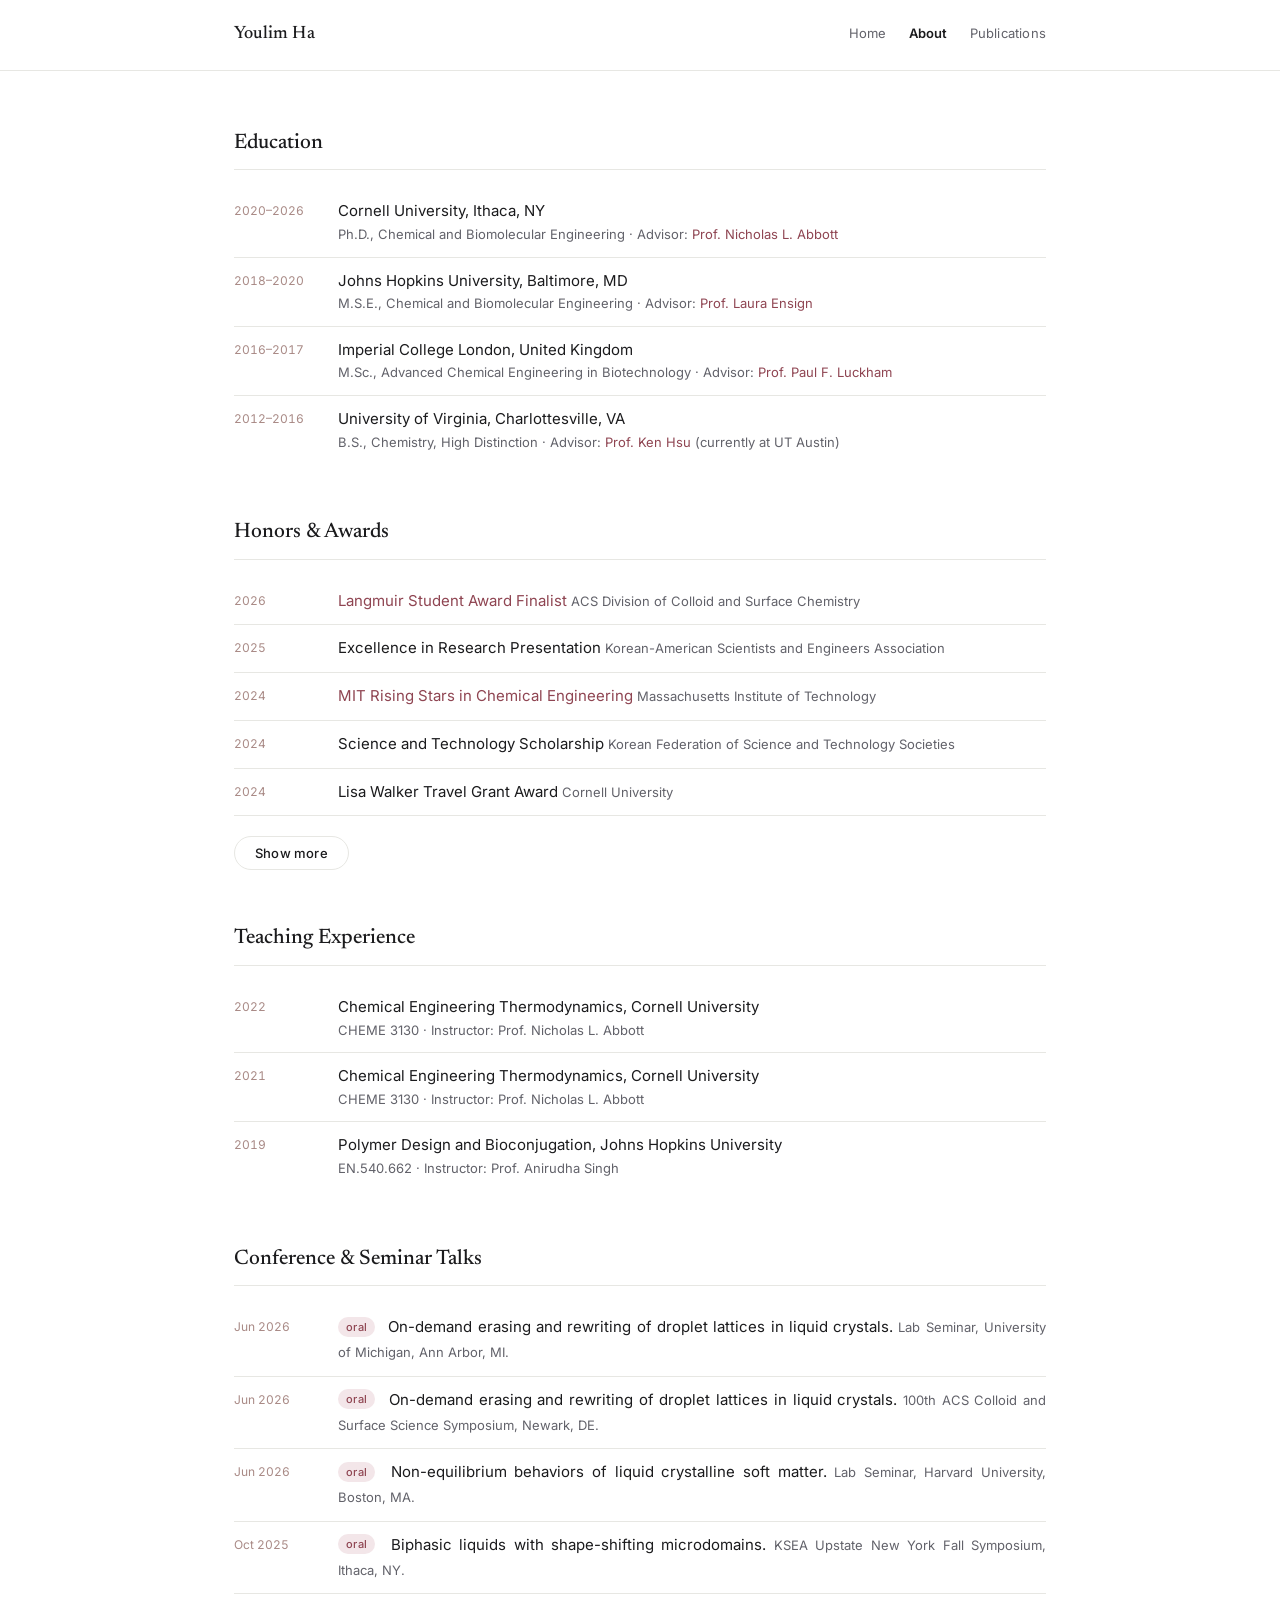
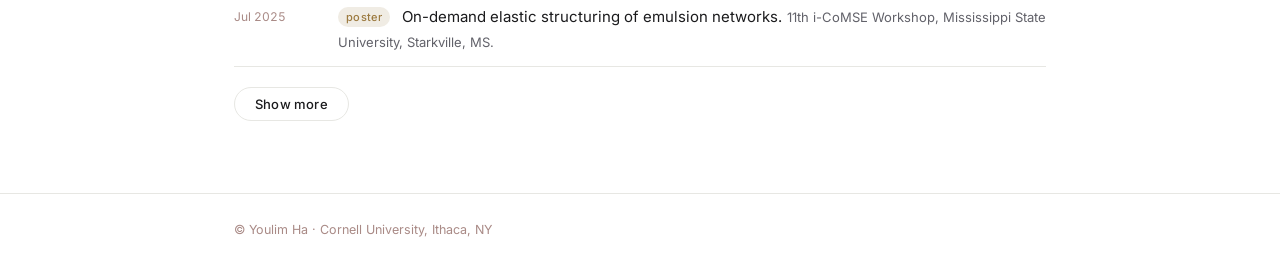
==== commit f64cf59a: "Update about.html" ====
--- a/about.html
+++ b/about.html
@@ -82,18 +82,6 @@
         <div class="entry"><div class="when">Apr 2016</div><div class="what"><span class="ptag poster">poster</span> Chemical approaches of site-specific modifications of proteins. <span class="sub">ACS Undergraduate Research Symposium, Charlottesville, VA.</span></div></div>
         <div class="entry"><div class="when">Jan 2016</div><div class="what"><span class="ptag poster">poster</span> Toward development of lysine targeting activity-based protein profiling. <span class="sub">KSEA YGNITE Conference, Dallas, TX.</span></div></div>
       </div>
-
-      <h2>Skills</h2>
-      <div class="entries skills">
-        <div class="entry">
-          <div class="when">Experimental</div>
-          <div class="what">Microscopy (cross-polarized, brightfield, phase-contrast, confocal fluorescence); surface analysis (tensiometry, profilometry, TEM, SEM, AFM); spectroscopy (UV-Vis, FTIR, NMR); chromatography (HPLC, TLC); microfabrication (photolithography, molecular vapor deposition)</div>
-        </div>
-        <div class="entry">
-          <div class="when">Software</div>
-          <div class="what">Python, MATLAB, ImageJ, L-Edit, Blender, Adobe Illustrator, Adobe Premiere Pro</div>
-        </div>
-      </div>
       
     </div>
   </main>
